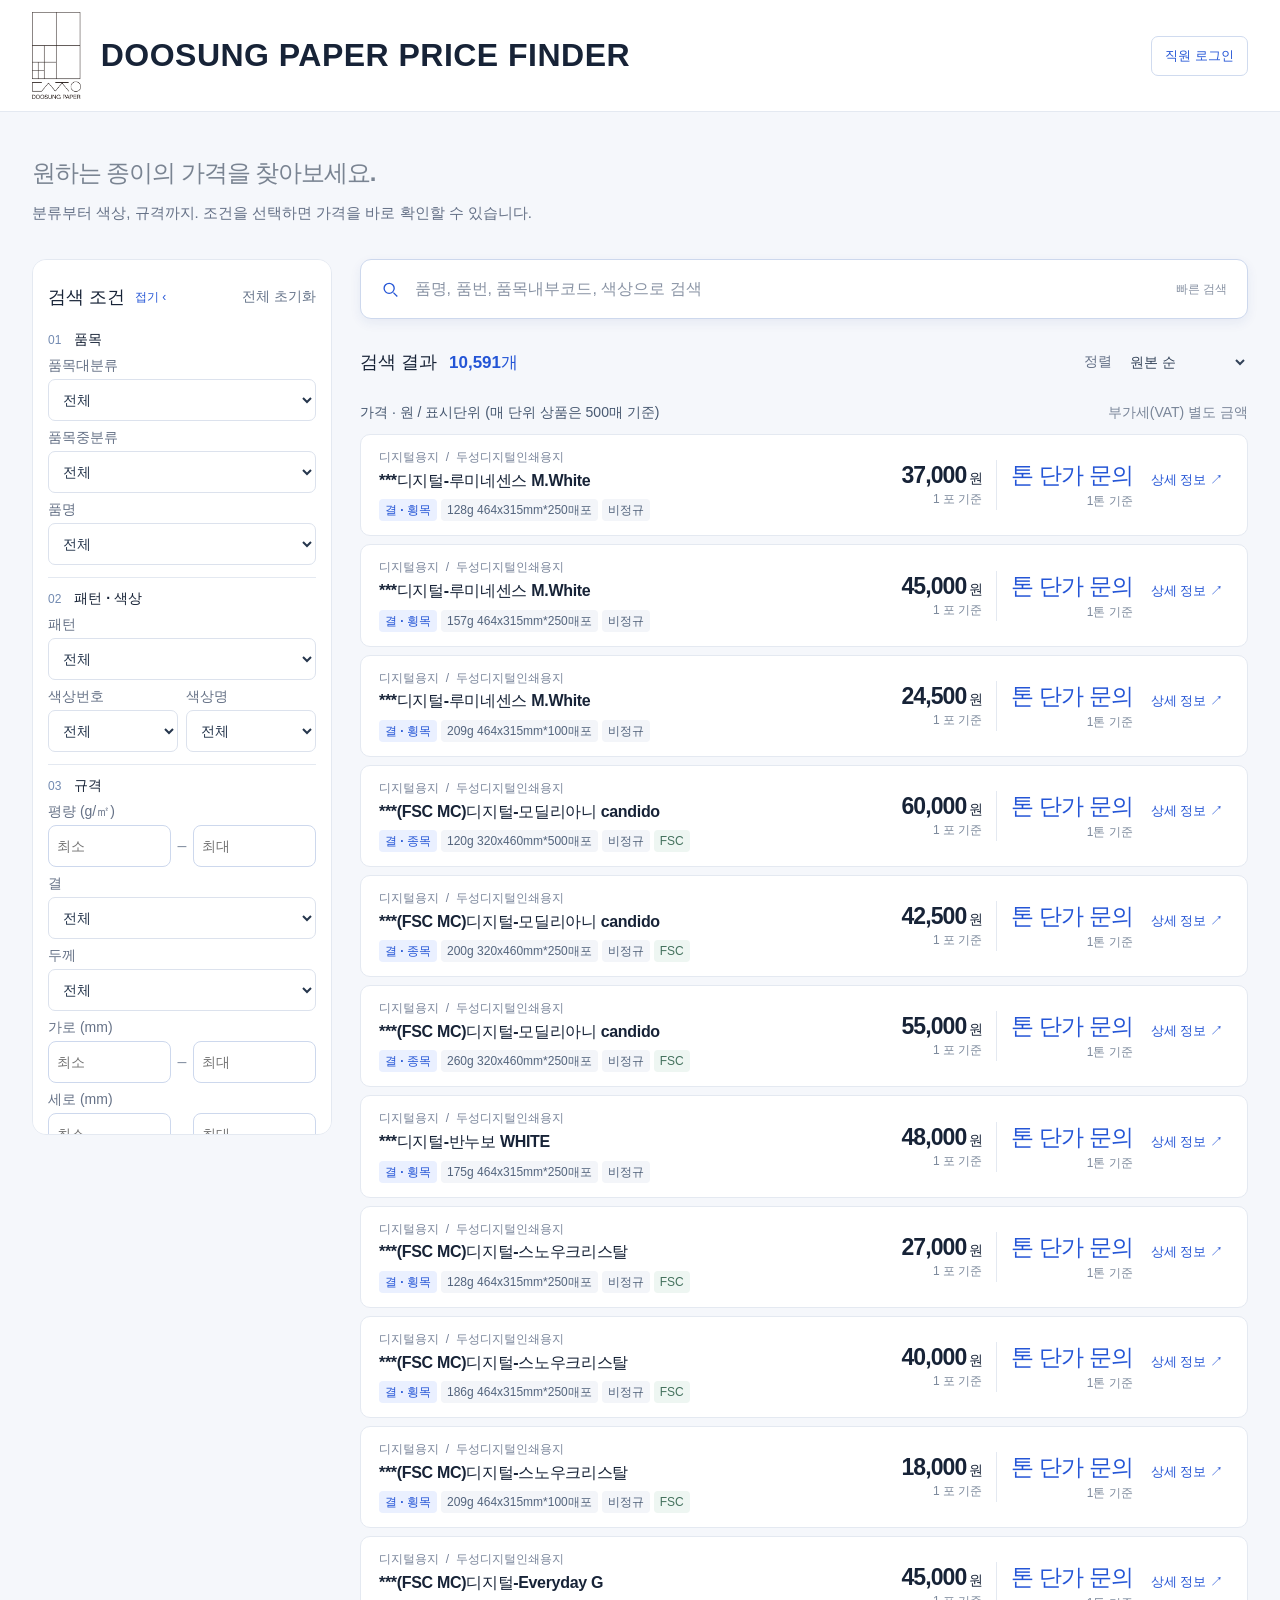
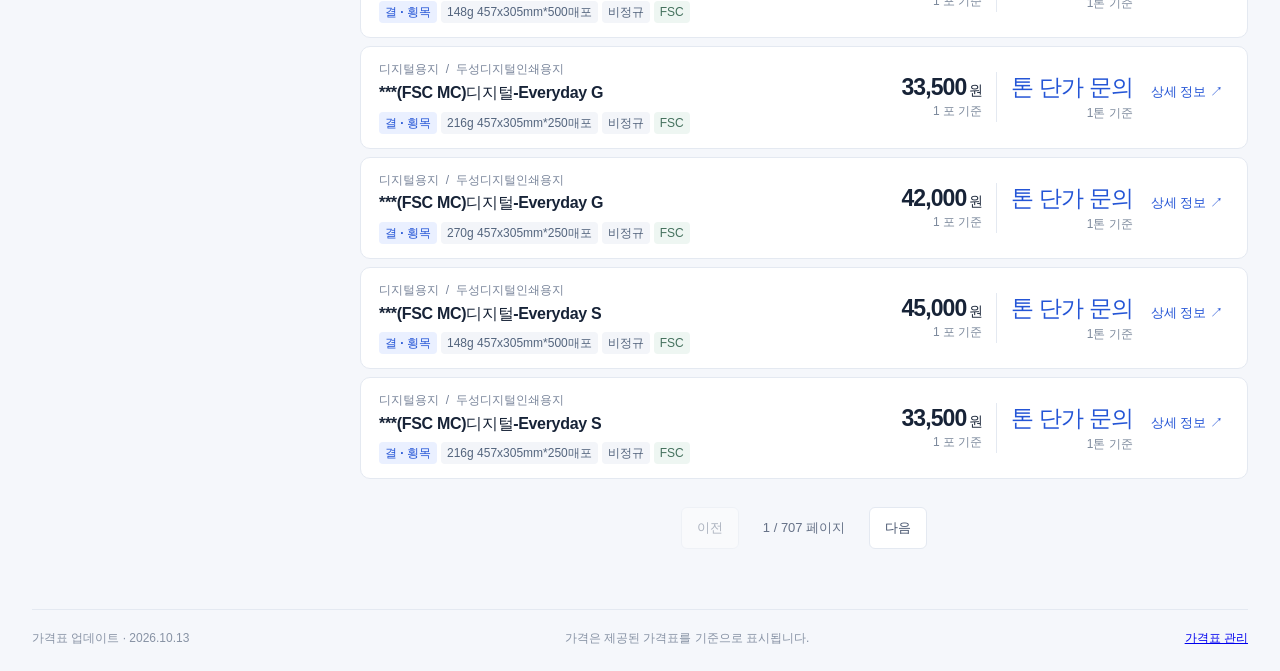
==== docs/index.html @ 7909d04f "Allow editing saved quotations and simplify quote navigation label" ====
<!doctype html>
<html lang="ko"><head><meta charset="UTF-8"><meta http-equiv="Content-Security-Policy" content="default-src 'self'; script-src 'self' 'sha256-KqNZEYk2PmJQF088kGLqT73wqJcV731b6hIbrAf2cmw='; style-src 'self' 'unsafe-inline'; img-src 'self' data:; connect-src 'self' https://doosung-staff-quotes.doosungpaper82.chatgpt.site; object-src 'none'; base-uri 'self'; form-action 'none'"><meta name="viewport" content="width=device-width, initial-scale=1"><title>DOOSUNG PAPER PRICE FINDER</title><meta name="description" content="품목분류, 패턴, 색상, 평량과 사이즈로 정규상품의 표준단가를 검색하세요."><link rel="icon" href="favicon.ico?v=ci-20260918-2" type="image/x-icon"><link rel="stylesheet" href="style.css?v=side-filters-20261021"><link rel="stylesheet" href="staff-bridge.css?v=sticky-staff-nav-20261021"><script>window.PRODUCTS=[];</script><script src="data-0.js" defer></script><script src="data-1.js" defer></script><script src="data-2.js" defer></script><script src="data-3.js" defer></script><script src="data-4.js" defer></script><script src="data-5.js" defer></script><script src="data-6.js" defer></script><script src="data-7.js" defer></script><script src="app.js?v=side-filters-20261021" defer></script><script src="staff-bridge.js?v=edit-20261021" defer></script></head>
<body>
<header><a class="brand" id="home-link" href="./" aria-label="DOOSUNG PAPER PRICE FINDER 처음 화면으로"><img class="brand-ci" src="doosung-ci.png" alt="두성종이 DOOSUNG PAPER"><span class="brand-name">DOOSUNG PAPER PRICE FINDER</span></a><div class="header-access"><div id="staff-account-controls" role="group" aria-label="직원 계정 관리" hidden></div><button type="button" id="staff-login">직원 로그인</button></div></header>
<div id="staff-controls" hidden></div><p id="staff-toast" role="status" hidden></p><div id="staff-root" hidden></div><main id="public-catalog"><div class="intro"><div><h1>원하는 종이의 가격을 찾아보세요.</h1><p>분류부터 색상, 규격까지. 조건을 선택하면 가격을 바로 확인할 수 있습니다.</p></div><div class="total" hidden><strong id="total">—</strong><span>등록 상품</span></div></div>
<div class="workspace"><div class="searchbox"><svg width="21" height="21" viewBox="0 0 24 24" fill="none" stroke="currentColor" stroke-width="1.7" aria-hidden="true"><circle cx="10.5" cy="10.5" r="6.5"/><path d="m16 16 5 5"/></svg><input id="query" type="search" placeholder="품명, 품번, 품목내부코드, 색상으로 검색" aria-label="상품 통합 검색"><span class="search-hint">빠른 검색</span></div><aside class="filters" aria-label="상품 검색 조건"><div class="filter-title"><h2><button type="button" id="toggle-filters" aria-controls="filter-panel" aria-expanded="true"><span class="filter-toggle-title">검색 조건</span> <span id="filter-toggle-label">접기 ▴</span></button></h2><button type="button" class="text-button" id="reset">전체 초기화</button></div>
<details id="filter-panel" open><summary>분류 · 색상 · 규격 선택</summary><div class="filter-section"><h3><span>01</span> 품목</h3><label for="major">품목대분류</label><select id="major"></select><label for="middle">품목중분류</label><select id="middle"></select><label for="name">품명</label><select id="name"></select></div>
<div class="filter-section"><h3><span>02</span> 패턴 · 색상</h3><label for="pattern">패턴</label><select id="pattern"></select><div class="pair"><div><label for="code">색상번호</label><select id="code"></select></div><div><label for="color">색상명</label><select id="color"></select></div></div></div>
<div class="filter-section"><h3><span>03</span> 규격</h3><label for="weight-min">평량 (g/㎡)</label><div class="weight-range"><input id="weight-min" type="number" min="0" step="any" placeholder="최소" aria-label="최소 평량" aria-describedby="weight-error"><span aria-hidden="true">–</span><input id="weight-max" type="number" min="0" step="any" placeholder="최대" aria-label="최대 평량" aria-describedby="weight-error"></div><p id="weight-error" role="status"></p><label for="grain">결</label><select id="grain" aria-label="종이 결"></select><label for="thickness">두께</label><select id="thickness"></select><label for="width-min">가로 (mm)</label><div class="weight-range"><input id="width-min" type="number" min="0" step="any" placeholder="최소" aria-label="최소 가로 (mm)" aria-describedby="width-error"><span aria-hidden="true">–</span><input id="width-max" type="number" min="0" step="any" placeholder="최대" aria-label="최대 가로 (mm)" aria-describedby="width-error"></div><p id="width-error" class="range-error" role="status"></p><label for="height-min">세로 (mm)</label><div class="weight-range"><input id="height-min" type="number" min="0" step="any" placeholder="최소" aria-label="최소 세로 (mm)" aria-describedby="height-error"><span aria-hidden="true">–</span><input id="height-max" type="number" min="0" step="any" placeholder="최대" aria-label="최대 세로 (mm)" aria-describedby="height-error"></div><p id="height-error" class="range-error" role="status"></p></div>
</details></aside>
<section class="results" aria-label="가격 검색 결과">
<div class="results-bar"><h2>검색 결과 <strong id="count" aria-live="polite">—</strong></h2><label class="sort-label" for="sort">정렬<select id="sort"><option value="original">원본 순</option><option value="middle">품목중분류 순</option><option value="low">낮은 톤 단가 순</option><option value="high">높은 톤 단가 순</option></select></label></div>
<div id="chips" class="chips" aria-label="선택된 검색 조건"></div><p class="price-note">가격 · 원 / 표시단위 (매 단위 상품은 500매 기준) <span>부가세(VAT) 별도 금액</span></p>
<div id="list" class="product-list"></div><div class="pagination"><button id="prev" type="button">이전</button><span id="page" aria-live="polite"></span><button id="next" type="button">다음</button></div></section></div>
<footer><span id="catalog-date">가격표 업데이트 · 2026.10.13</span><span>가격은 제공된 가격표를 기준으로 표시됩니다.</span><a href="admin.html">가격표 관리</a></footer></main>
<dialog id="detail"><div id="detail-content"></div><button type="button" id="close-detail" class="primary">닫기</button></dialog>
<!-- GitHub Pages is a read-only deployment; price management remains on the full site. -->
<!--
<dialog id="upload-dialog" aria-labelledby="upload-title">
<div class="upload-heading"><div><p class="eyebrow">PRICE MANAGEMENT</p><h2 id="upload-title">CSV 가격표 업데이트</h2></div><button id="close-upload" class="text-button" type="button" aria-label="가격표 관리 닫기">닫기</button></div>
<p class="upload-help">새 CSV를 적용하면 사이트의 전체 상품과 가격표가 교체됩니다. 고객은 새로고침하면 변경된 가격을 확인할 수 있습니다.</p>
<a class="download-template" href="/api/template" download>현재 가격표 CSV 다운로드 ↓</a>
<details class="csv-guide"><summary>CSV 작성 방법</summary><p>현재 가격표를 다운로드해 수정하거나, 기존 엑셀에서 CSV UTF-8로 저장하세요. 첫 행에 열 이름이 필요합니다.</p><p><strong>필수:</strong> 품명, 규격, 품목대분류, 품목중분류, 표준단가, 기준단위<br><strong>선택:</strong> 적재환산량, 추가특성(인증), 색상코드</p><p>패턴·색상번호·색상명·평량·두께·사이즈 열을 추가하면 해당 값을 우선 사용합니다. 색상번호의 앞자리 0은 텍스트로 유지해 주세요. 표준단가는 0 이상, 소수점 4자리까지 가능합니다. 최대 5MB / 20,000개 상품.</p></details>
<form id="upload-form"><label for="csv-file">새 가격표 파일</label><input id="csv-file" type="file" accept=".csv,text/csv" required><label for="csv-encoding">파일 인코딩</label><select id="csv-encoding"><option value="utf-8">UTF-8 (권장)</option><option value="euc-kr">한글 CSV (EUC-KR / ANSI)</option></select>
<p id="upload-message" role="status" aria-live="polite"></p><div id="csv-preview"></div>
<label for="admin-password">관리자 비밀번호</label><input type="password" id="admin-password" autocomplete="current-password" required placeholder="가격표 변경용 비밀번호">
<label class="replace-confirm"><input id="replace-confirm" type="checkbox" required> 기존 가격표 전체를 새 CSV 내용으로 교체합니다. CSV에 없는 상품은 검색에서 제외됩니다.</label>
<button id="apply-csv" type="submit" class="primary" disabled>미리보기 확인 후 적용</button></form>
</dialog>
--></body></html>
---- docs/style.css ----
:root{font-family:"Malgun Gothic","Apple SD Gothic Neo",sans-serif;color:#172337;background:#f5f7fb;font-synthesis:none;--blue:#2455d6;--muted:#657187;--line:#e4e9f1}*{box-sizing:border-box}body{margin:0;font-size:16px}button,input,select{font:inherit}button,select{cursor:pointer}button{transition:background .15s}button:focus-visible,input:focus-visible,select:focus-visible{outline:3px solid #8daeff;outline-offset:3px}header{height:92px;background:white;border-bottom:1px solid var(--line);padding:0 max(32px,calc((100vw - 1440px)/2));display:flex;align-items:center;justify-content:space-between}.brand{display:flex;gap:13px;align-items:center;font-weight:800;font-size:18px}.brand small{display:block;letter-spacing:.17em;font-size:10px;color:#758198;margin-top:5px}.mark{display:grid;place-items:center;width:43px;height:46px;border-radius:10px 10px 10px 2px;background:var(--blue);color:white;font-size:28px}.header-label{font-size:14px;color:var(--muted)}main{max-width:1504px;margin:auto;padding:44px 32px 24px}.intro{display:flex;justify-content:space-between;align-items:center;margin-bottom:34px;gap:24px}.eyebrow{font-size:12px;letter-spacing:.17em;color:var(--blue);font-weight:bold;margin:0 0 12px}h1{font-size:30px;letter-spacing:-.045em;line-height:1.45;margin:0 0 9px}.intro p:not(.eyebrow){color:var(--muted);font-size:15px;margin:0;line-height:1.7}.total{border-left:1px solid #d7dfeb;padding-left:30px;min-width:125px}.total strong{display:block;font-size:31px;font-variant-numeric:tabular-nums;letter-spacing:-.04em}.total span{font-size:13px;color:var(--muted);display:block;margin-top:6px}.workspace{display:grid;grid-template-columns:300px minmax(0,1fr);gap:28px;align-items:start}.filters{background:white;border:1px solid var(--line);border-radius:14px;padding:23px}.filter-title{display:flex;justify-content:space-between;align-items:center;margin-bottom:6px}h2{font-size:18px;margin:0}.text-button{border:0;background:none;padding:5px 0;color:#67758b;font-size:13px}.text-button:hover{color:var(--blue)}.filter-section{padding:23px 0;border-bottom:1px solid var(--line)}h3{font-size:14px;margin:0 0 19px}h3 span{font-size:12px;color:#728ab1;font-weight:500;margin-right:9px}.filters label{display:block;font-size:13px;color:#667287;margin:13px 0 7px}.filters select{width:100%;min-width:0;height:42px;border:1px solid #dce2ed;border-radius:7px;background:#fff;color:#26364d;padding:0 28px 0 10px;font-size:14px}.filters select:disabled{color:#9ba5b4;background:#f6f8fb;cursor:default}.pair{display:grid;grid-template-columns:1fr 1fr;gap:10px}.pair>div{min-width:0}.filter-note{font-size:12px;line-height:1.8;color:#7a8699;margin:19px 0 0}.searchbox{display:flex;gap:13px;align-items:center;padding:0 20px;height:60px;background:white;border:1px solid #cdd8ed;border-radius:11px;box-shadow:0 3px 12px #173d8a05;color:var(--blue)}.searchbox input{background:none;border:0;outline:none;width:100%;min-width:0;font-size:16px;color:#1e2e45}.searchbox input::placeholder{color:#8a94a5}.search-hint{font-size:12px;white-space:nowrap;color:#8a94a5}.results-bar{display:flex;align-items:center;justify-content:space-between;margin:28px 0 15px}.results-bar strong{font-size:17px;color:var(--blue);margin-left:7px}.sort-label{font-size:13px;color:var(--muted);display:flex;align-items:center;gap:8px}.sort-label select{border:0;background:transparent;color:#334359;font-size:14px;padding:6px}.price-note{font-size:13px;color:#485971;display:flex;justify-content:space-between;gap:10px;margin:12px 0}.price-note span{font-size:12px;color:#7a8699}.chips{display:flex;gap:7px;flex-wrap:wrap}.chip{border:1px solid #d8e4ff;background:#eaf0ff;color:#2a56bd;font-size:12px;padding:6px 9px;border-radius:5px;max-width:100%;overflow-wrap:anywhere}.product-list{display:grid;gap:10px}.product{background:white;border:1px solid var(--line);border-radius:10px;padding:22px 24px;display:grid;grid-template-columns:minmax(0,1fr) auto;gap:22px;transition:border-color .15s}.product:hover{border-color:#b6c8ed}.breadcrumb{font-size:12px;color:#778399;margin:0 0 9px}.product h3{font-size:16px;font-weight:700;line-height:1.6;margin:0 0 12px;overflow-wrap:anywhere;letter-spacing:-.02em}.specs{display:flex;flex-wrap:wrap;gap:6px}.spec{background:#f3f5f9;border-radius:4px;color:#53647d;font-size:12px;padding:4px 8px;line-height:1.5}.spec-cert{background:#eef6f2;color:#44715d}.product-price{text-align:right;min-width:138px;align-self:center}.money{font-size:23px;font-weight:750;letter-spacing:-.04em;font-variant-numeric:tabular-nums}.money small{font-weight:500;font-size:14px;margin-left:3px}.unit{font-size:12px;color:#7c899c;display:block;margin-top:6px}.details-button{border:0;background:none;color:var(--blue);font-size:13px;padding:12px 0 0}.pagination{display:flex;justify-content:center;align-items:center;gap:24px;margin:28px 0}.pagination button{border:1px solid var(--line);border-radius:6px;background:white;color:#42506a;padding:8px 15px;font-size:13px}.pagination button:disabled{opacity:.4;cursor:default}.pagination span{font-size:13px;color:var(--muted)}footer{display:flex;justify-content:space-between;border-top:1px solid var(--line);padding-top:20px;margin-top:32px;font-size:12px;color:#8792a4;gap:14px}.empty{background:white;border:1px solid var(--line);text-align:center;padding:70px 20px;border-radius:10px}.empty h3{font-size:19px;margin-bottom:12px}.empty p{color:var(--muted);font-size:14px;line-height:1.8}.primary{background:var(--blue);border:0;border-radius:7px;color:white;padding:12px 24px;font-size:14px}.empty button{margin-top:12px}dialog{border:0;border-radius:16px;padding:30px;width:620px;max-width:calc(100vw - 32px);max-height:85vh;color:#172337;box-shadow:0 20px 80px #17233730}dialog::backdrop{background:#17233765}dialog h2{line-height:1.6;margin-bottom:20px}dialog dl{display:grid;grid-template-columns:105px minmax(0,1fr);gap:12px;font-size:14px;line-height:1.7}dialog dt{color:var(--muted)}dialog dd{margin:0;overflow-wrap:anywhere}dialog .primary{width:100%;margin-top:20px}dialog .detail-money{font-size:30px;color:var(--blue);font-weight:bold;margin:12px 0 24px}dialog .detail-money small{font-size:15px}.detail-note{font-size:12px;line-height:1.8;color:var(--muted)}@media(min-width:1500px){.filters{position:sticky;top:20px}}@media(max-width:1050px){.workspace{grid-template-columns:260px minmax(0,1fr);gap:20px}.filters{padding:18px}.product{padding:18px;gap:14px}.price-note{display:block}.price-note span{display:block;margin-top:6px}.search-hint{display:none}}@media(max-width:760px){header{height:75px;padding:0 20px}.header-label{font-size:12px}.brand{font-size:15px}.brand small{font-size:9px}.mark{height:37px;width:34px;font-size:24px}main{padding:28px 18px}.intro{margin-bottom:25px}h1{font-size:24px}.intro p:not(.eyebrow){font-size:14px}.total{display:none}.workspace{grid-template-columns:1fr;gap:20px}.filters{padding:19px}.filter-section{padding:15px 0;display:grid;grid-template-columns:95px minmax(0,1fr);align-items:center;gap:9px}.filter-section h3{grid-column:1/-1;margin:0 0 5px}.filter-section label{margin:0}.filter-section .pair{grid-column:1/-1}.pair{gap:14px}.pair label{margin-bottom:7px}.filter-note{margin-top:14px}.searchbox{height:55px;padding:0 14px}.searchbox input{font-size:14px}.results-bar{margin-top:22px}.product{grid-template-columns:1fr auto;padding:18px 15px;gap:12px}.product-price{min-width:95px}.money{font-size:20px}.product h3{font-size:15px}.breadcrumb{font-size:11px}.spec{font-size:11px}.pagination{gap:18px}footer{display:block;line-height:1.8}footer span{display:block}}@media(prefers-reduced-motion:reduce){*{transition:none!important}}
/* Readable metadata at both desktop and mobile sizes. */
.filters label,.text-button,.sort-label,.filter-note,.breadcrumb,.spec,.unit,.details-button,.price-note,.price-note span{font-size:14px}.product h3{font-size:16px}.brand small{font-size:12px;letter-spacing:.1em}.pagination button{min-height:42px} .chip{font-size:14px}.filter-note{font-size:12px}.breadcrumb{font-size:13px}.spec{font-size:13px}
.filters summary{display:none;cursor:pointer;font-size:14px;color:#2455d6;padding:14px 0 2px}.filters summary::marker{color:#2455d6}@media(max-width:760px){.filters summary{display:list-item;margin-left:17px}.filter-title{margin-bottom:0}.intro{margin-bottom:20px}h1{font-size:23px}.header-label{font-size:12px;max-width:85px;text-align:right}.results-bar h2{font-size:16px}.searchbox{margin-top:0}}
#upload-dialog{width:760px} .upload-heading{display:flex;justify-content:space-between;gap:20px;align-items:start}.upload-heading h2{margin-bottom:12px}.upload-help,.csv-guide{font-size:14px;color:#52617a;line-height:1.8}.download-template{display:inline-block;color:#2455d6;font-size:14px;margin:10px 0 18px}.csv-guide{padding:14px;background:#f4f7fc;border-radius:8px;margin-bottom:22px}.csv-guide summary{cursor:pointer;color:#263d62}.csv-guide p:last-child{margin-bottom:0}#upload-form>label{display:block;font-size:14px;margin:18px 0 8px}#upload-form input[type=password],#upload-form select{width:100%;height:44px;border:1px solid #d4ddeb;border-radius:7px;padding:8px 12px}#csv-file{max-width:100%;font-size:14px}#csv-file::file-selector-button{border:1px solid #d4ddeb;background:white;border-radius:6px;padding:10px 12px;margin-right:10px;cursor:pointer}#upload-message{white-space:pre-wrap;font-size:14px;line-height:1.7}.upload-error{color:#b42318;padding:12px;background:#fff1f0;border-radius:6px}.upload-status{color:#254b92}.replace-summary{background:#edf3ff;padding:14px;border-radius:7px;font-size:15px}.preview-label{font-size:13px;color:#657187}.preview-table{overflow:auto;max-height:250px}.preview-table table{width:100%;border-collapse:collapse;text-align:left;font-size:13px}.preview-table th,.preview-table td{padding:9px;border-bottom:1px solid #e4e9f1;min-width:80px}.preview-table th{background:#f5f7fb;position:sticky;top:0}.preview-table td:first-child{min-width:150px}.replace-confirm{line-height:1.7;color:#52617a}.replace-confirm input{width:17px;height:17px;margin-right:6px;vertical-align:middle}#apply-csv:disabled{opacity:.45;cursor:not-allowed}#manage-prices{font-size:12px}#upload-dialog .primary{margin-top:10px}

.weight-range{display:flex;align-items:center;gap:7px;min-width:0}.weight-range input{width:0;flex:1;min-width:0;height:42px;border:1px solid #cdd8ed;border-radius:8px;padding:0 8px;font-size:14px;color:#26364d;background:white}.weight-range span{color:#8792a4}#weight-error{color:#b42318;font-size:12px;line-height:1.6;margin:6px 0 0;grid-column:1/-1}#weight-error:empty{display:none}

.range-error{color:#b42318;font-size:12px;line-height:1.6;margin:6px 0 0;grid-column:1/-1}.range-error:empty{display:none}.size-note{font-size:12px;color:#657187;line-height:1.7;grid-column:1/-1;margin:10px 0 0}

.spec-grain{background:#eaf0ff;color:#2455d6;font-weight:700}

header{height:112px}.brand{gap:20px;min-width:0}.brand-ci{display:block;height:88px;width:auto;flex-shrink:0;object-fit:contain}.brand-name{font-size:21px;line-height:1.4;letter-spacing:.025em;max-width:440px}@media(max-width:760px){header{height:108px;gap:12px;padding:0 18px}.brand{gap:14px}.brand-ci{height:80px}.brand-name{font-size:16px;max-width:235px}.header-label{display:none}}@media(max-width:380px){.brand-name{font-size:14px}}

.brand-name{font-size:32px;line-height:1.15;max-width:620px;letter-spacing:.015em;font-weight:800}@media(max-width:760px){.brand-name{font-size:25px;max-width:280px;line-height:1.2}}@media(max-width:380px){.brand-name{font-size:23px;max-width:250px}}

.total[hidden]{display:none}

.intro h1{color:#7a8492}

.intro h1{font-size:24px}@media(max-width:760px){.intro h1{font-size:20px}}

.price-columns{display:flex;align-items:center;justify-content:flex-end;gap:20px}.ton-price{border-left:1px solid #e4e9f1;padding-left:20px}.ton-money{font-size:23px;font-weight:750;letter-spacing:-.04em;color:#2455d6;white-space:nowrap}.ton-money small{font-size:13px;font-weight:500;margin-left:4px}#detail .price-columns{justify-content:flex-start;margin:12px 0 24px}@media(max-width:1050px){.product{grid-template-columns:1fr}.product-price{text-align:left}.product-price .price-columns{justify-content:flex-start}.ton-money,.product-price .money{font-size:21px}}@media(max-width:380px){.price-columns{gap:12px}.ton-price{padding-left:12px}.ton-money,.product-price .money{font-size:19px}.price-columns .unit{font-size:12px}}

/* Brand navigation keeps the existing appearance and keyboard focus visible. */
a.brand{color:inherit;text-decoration:none}a.brand:focus-visible{outline:3px solid #8daeff;outline-offset:5px;border-radius:4px}

/* Compact result cards: keep pricing context once above the list. */
#list{gap:8px}
#list .product{padding:14px 18px;gap:12px}
#list .breadcrumb{margin:0 0 4px;font-size:12px;line-height:1.4}
#list .product h3{margin:0 0 7px;line-height:1.4}
#list .specs{gap:4px}
#list .spec{padding:2px 6px;font-size:12px;line-height:1.5}
#list .product-price{display:grid;grid-template-columns:1fr auto;align-items:center;gap:4px 10px;min-width:0}
#list .price-columns{grid-column:1/-1;gap:14px}
#list .ton-price{padding-left:14px}
#list .unit{margin-top:2px;font-size:12px}
#list .details-button{padding:0;min-height:40px;justify-self:start;font-size:13px}
#list .employee-actions{margin:0}
#list .employee-actions button{min-height:40px;padding:7px 10px}
@media(max-width:1050px){
 #list .product{gap:8px}
 #list .product-price{justify-self:stretch}
 #list .price-columns{justify-content:flex-start}
}
@media(max-width:760px){
 #list .product{padding:12px;gap:8px;border-radius:8px}
 #list .product h3{font-size:15px;margin-bottom:5px}
 #list .breadcrumb{font-size:11px;margin-bottom:3px}
 #list .money,#list .ton-money{font-size:20px;line-height:1.3}
 #list .money small,#list .ton-money small{font-size:12px}
 #list .price-columns{gap:12px}
 #list .ton-price{padding-left:12px}
 #list .employee-actions{justify-content:flex-end}
}

/* Staff see per-sheet pricing alongside the existing sales-unit and tonne prices. */
.price-columns.staff-prices{display:grid;grid-template-columns:repeat(3,minmax(0,1fr));align-items:start}
.staff-prices .sheet-price{border-left:1px solid #e4e9f1;padding-left:14px}
.staff-prices .money,.staff-prices .ton-money{overflow-wrap:anywhere;white-space:normal}
#list .staff-prices{gap:10px}
@media(max-width:760px){
 #list .staff-prices{gap:8px}
 #list .staff-prices .sheet-price,#list .staff-prices .ton-price{padding-left:8px}
 #list .staff-prices .money,#list .staff-prices .ton-money{font-size:18px}
 #list .staff-prices small{font-size:11px;margin-left:2px}
 #list .staff-prices .unit{font-size:11px}
}
@media(max-width:380px){#list .staff-prices .money,#list .staff-prices .ton-money{font-size:16px}}

.staff-prices .sheet-price{border-left:0;padding-left:0}
.staff-prices .sales-unit-price{border-left:1px solid #e4e9f1;padding-left:14px}
@media(max-width:760px){#list .staff-prices .sheet-price{padding-left:0}#list .staff-prices .sales-unit-price{padding-left:8px}}

/* Actions sit beside the prices, rather than on a separate full-width row. */
#list .product-price{grid-template-columns:minmax(0,1fr) auto;grid-template-rows:auto auto;column-gap:12px;row-gap:0}
#list .product-price .price-columns{grid-column:1;grid-row:1/3;align-self:center}
#list .details-button{grid-column:2;grid-row:1;justify-self:stretch;text-align:center;padding:0 6px}
#list .employee-actions{grid-column:2;grid-row:2;align-self:start}
#list .employee-actions button{width:100%;white-space:nowrap}
@media(min-width:1051px){#list .product-price:has(.staff-prices){min-width:440px}}
@media(max-width:760px){
 #list .product-price{column-gap:8px}
 #list .details-button,#list .employee-actions button{font-size:11px;padding-left:6px;padding-right:6px}
 #list .staff-prices{gap:5px}
 #list .staff-prices .sales-unit-price,#list .staff-prices .ton-price{padding-left:5px}
 #list .staff-prices .money,#list .staff-prices .ton-money{font-size:16px}
 #list .staff-prices small{display:block;font-size:10px;margin-left:0;line-height:1.4}
 #list .staff-prices .unit{font-size:10px;line-height:1.4}
 #list .sheet-price .unit{display:none}
}

#list .price-columns .unit{word-break:keep-all}

/* Tighter filter spacing while keeping input targets at their existing size. */
.filters{padding:15px}
.filters .filter-title{margin-bottom:0}
.filters .filter-section{padding:12px 0}
.filters .filter-section h3{margin:0 0 8px}
.filters label{margin:8px 0 4px}
.filters .pair{gap:8px}
.filters .filter-section:last-child{border-bottom:0;padding-bottom:0}
@media(max-width:760px){
 .filters{padding:12px}
 .filters summary{padding-top:8px}
 .filters .filter-section{padding:10px 0;gap:6px 8px}
 .filters .filter-section h3{margin:0 0 3px}
 .filters .filter-section>label{margin:0}
 .filters .pair label{margin:0 0 4px}
}

/* Match the sheet price caption to the ream and tonne captions on every screen. */
#list .sheet-price .unit{display:block}

/* Keep search tools available while the product list scrolls. */
.workspace{grid-template-areas:"filters search" "filters results";grid-template-rows:auto 1fr;row-gap:0}
.workspace>.filters{grid-area:filters;position:sticky;top:12px;max-height:calc(100vh - 24px);max-height:calc(100dvh - 24px);overflow-y:auto;scrollbar-width:thin;overscroll-behavior:contain}
.workspace>.searchbox{grid-area:search;position:sticky;top:12px;z-index:20;box-shadow:0 4px 12px #173d8a12}
.workspace>.results{grid-area:results;min-width:0}
.results-bar{scroll-margin-top:88px}
@media(max-width:760px){
 .workspace{grid-template-areas:"search" "filters" "results";grid-template-rows:auto auto 1fr;row-gap:12px}
 .workspace>.searchbox{top:8px}
 .workspace>.filters{top:75px;z-index:19;max-height:45vh;max-height:45dvh;box-shadow:0 4px 12px #173d8a12}
 .workspace>.filters .filter-title{position:sticky;top:-12px;background:#fff;z-index:1;padding:4px 0}
 .results-bar{margin-top:10px;scroll-margin-top:180px}
 .workspace:has(#filter-panel[open]) .results-bar{scroll-margin-top:calc(45dvh + 90px)}
}
@media print{.workspace>.filters,.workspace>.searchbox{position:static;max-height:none;overflow:visible}}

/* A single, always reachable control for expanding or collapsing filters. */
#toggle-filters{display:flex;align-items:center;gap:10px;border:0;background:transparent;color:inherit;font:inherit;font-weight:700;padding:8px 0;min-height:44px;text-align:left}
#filter-toggle-label{font-size:12px;font-weight:400;color:#2455d6;white-space:nowrap}
.filters #filter-panel>summary{display:none}
#filter-panel:not([open])>.filter-section{display:none!important}
.workspace>.filters .filter-title{position:sticky;top:-15px;background:#fff;z-index:2}
@media(max-width:760px){.workspace>.filters .filter-title{top:-12px}}

/* Desktop filters collapse into a side rail, releasing width for results. */
@media(min-width:761px){
 .workspace:has(#filter-panel:not([open])){grid-template-columns:76px minmax(0,1fr);column-gap:16px}
 .filters:has(#filter-panel:not([open])){padding:8px;overflow-x:hidden}
 .filters:has(#filter-panel:not([open])) .filter-title{position:static;padding:0;justify-content:center}
 .filters:has(#filter-panel:not([open])) .filter-title h2{width:100%}
 .filters:has(#filter-panel:not([open])) #reset{display:none}
 .filters:has(#filter-panel:not([open])) #toggle-filters{width:100%;min-height:112px;flex-direction:column;justify-content:center;gap:12px;text-align:center}
 .filters:has(#filter-panel:not([open])) .filter-toggle-title{font-size:14px;line-height:1.6;word-break:keep-all}
}
---- docs/staff-bridge.css ----
.header-access{display:flex;align-items:center;gap:18px}#staff-login{border:1px solid #d0dbef;border-radius:7px;background:#fff;color:#2455d6;font-size:13px;white-space:nowrap;padding:10px 13px}#staff-controls{display:flex;gap:8px;align-items:center;flex-wrap:wrap;padding:14px max(32px,calc((100vw - 1440px)/2));background:#edf2fb;border-bottom:1px solid #dce4f1}#staff-controls[hidden],#staff-root[hidden],#public-catalog[hidden],#staff-toast[hidden]{display:none!important}#staff-controls button{border:1px solid #d6dfed;background:white;color:#365580;border-radius:6px;padding:9px 12px;font-size:13px}#staff-controls button:disabled{opacity:.4}.staff-user{font-size:13px;color:#506787;margin-right:auto}.employee-actions{display:flex;gap:6px;justify-content:flex-end;margin-top:10px}.employee-actions button{background:#f3f6fc;border:1px solid #dae3f2;border-radius:5px;color:#315cbc;padding:8px 11px;font-size:13px}.employee-actions button:disabled{opacity:.4}#staff-toast{position:fixed;bottom:25px;left:50%;transform:translateX(-50%);background:#203b67;color:#fff;border-radius:8px;padding:13px 20px;z-index:100;font-size:14px;box-shadow:0 5px 25px #17233730}#staff-root .welcome{min-height:60vh}#staff-root .welcome-copy h1{color:#172c44}.staff-view>header{position:relative}#staff-root .panel button{cursor:pointer}@media(max-width:760px){header .brand-name{font-size:19px}header .brand-ci{height:67px}.header-access{gap:0}#staff-controls{padding:12px 18px;gap:6px}.staff-user{width:100%}.employee-actions{justify-content:flex-start}#staff-toast{max-width:90vw;width:max-content}}@media print{body.staff-view>header,body.staff-view>#staff-controls,body.staff-view>#staff-toast{display:none!important}}
.staff-view #staff-root .tabs{display:none}

/* Account actions sit beside the employee menu, separate from quotation navigation. */
.header-access{gap:16px;flex-shrink:0}
#staff-account-controls{display:flex;align-items:center;gap:8px}
#staff-account-controls[hidden]{display:none!important}
#staff-account-controls button{border:1px solid #d6dfed;background:#fff;color:#365580;border-radius:6px;padding:9px 12px;font-size:13px;white-space:nowrap;min-height:40px;cursor:pointer}
#staff-account-controls button:disabled{opacity:.4;cursor:default}
@media(max-width:1100px){
 body>header{height:auto;min-height:108px;flex-wrap:wrap;gap:10px;padding-top:12px;padding-bottom:12px}
 .header-access{display:contents}
 #staff-account-controls{order:1;width:100%;justify-content:flex-end;flex-wrap:wrap}
 body>header .brand{max-width:calc(100% - 120px)}
}
@media(max-width:480px){#staff-account-controls{gap:6px}#staff-account-controls button{padding:9px 10px;font-size:12px}}

/* Keep the login entry visible only to signed-out visitors. */
#staff-login[hidden]{display:none!important}

/* Keep employee navigation above the existing sticky search tools. */
#staff-controls{position:sticky;top:0;z-index:30}
.workspace>.searchbox{top:calc(var(--staff-nav-height,0px) + 12px)}
.workspace>.filters{top:calc(var(--staff-nav-height,0px) + 12px);max-height:calc(100dvh - var(--staff-nav-height,0px) - 24px)}
.results-bar{scroll-margin-top:calc(var(--staff-nav-height,0px) + 88px)}
@media(max-width:760px){
 .workspace>.searchbox{top:calc(var(--staff-nav-height,0px) + 8px)}
 .workspace>.filters{top:calc(var(--staff-nav-height,0px) + 75px);max-height:min(45dvh,calc(100dvh - var(--staff-nav-height,0px) - 90px))}
 .results-bar{scroll-margin-top:calc(var(--staff-nav-height,0px) + 180px)}
 .workspace:has(#filter-panel[open]) .results-bar{scroll-margin-top:calc(var(--staff-nav-height,0px) + 45dvh + 90px)}
}
@media print{#staff-controls{display:none!important}.workspace>.searchbox,.workspace>.filters{position:static}}
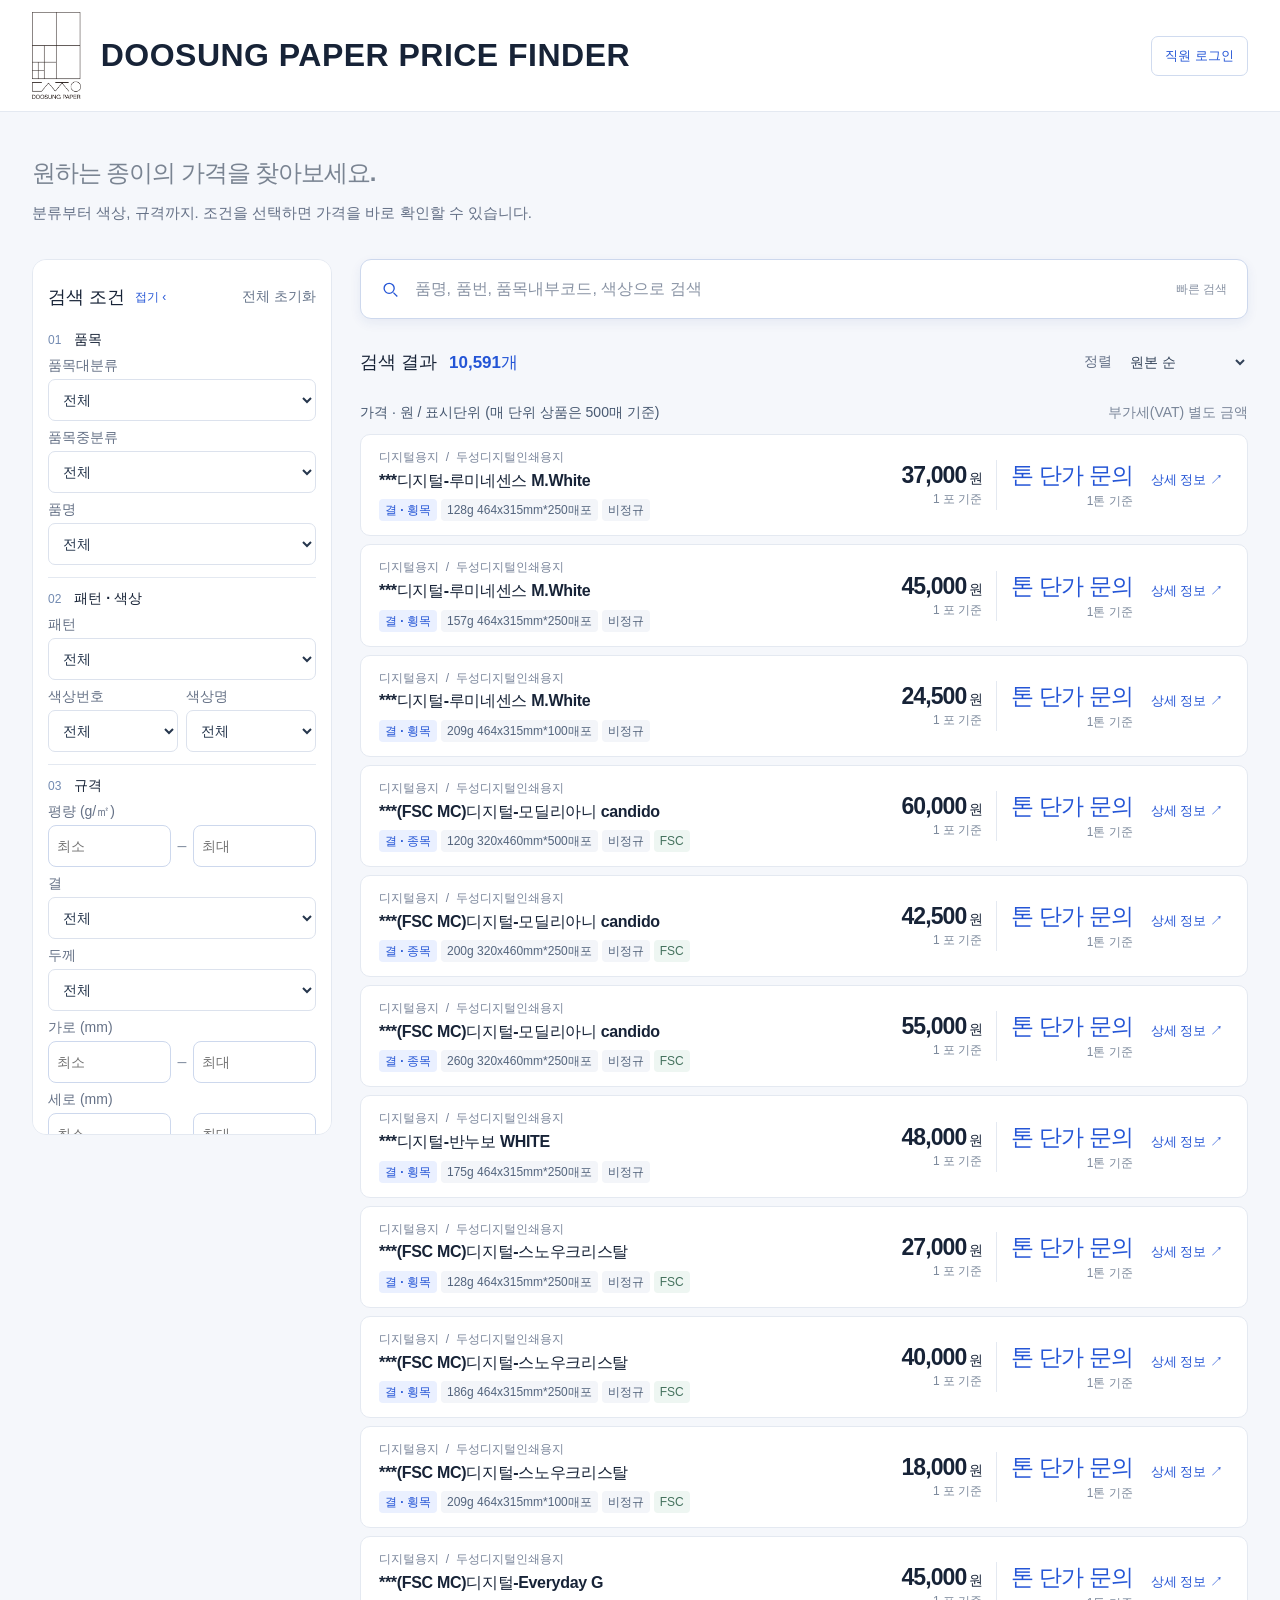
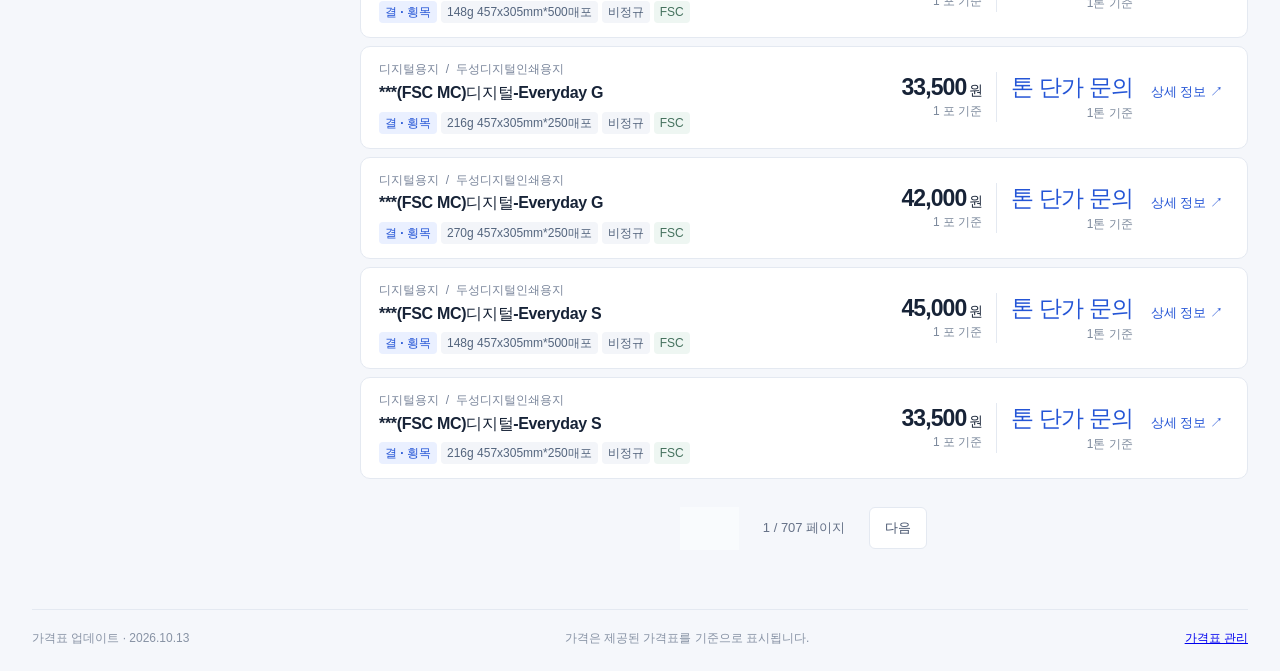
==== commit b3b3c178: "Show source loading quantity and base unit on staff product cards" ====
--- a/docs/index.html
+++ b/docs/index.html
@@ -1,5 +1,5 @@
 <!doctype html>
-<html lang="ko"><head><meta charset="UTF-8"><meta http-equiv="Content-Security-Policy" content="default-src 'self'; script-src 'self' 'sha256-KqNZEYk2PmJQF088kGLqT73wqJcV731b6hIbrAf2cmw='; style-src 'self' 'unsafe-inline'; img-src 'self' data:; connect-src 'self' https://doosung-staff-quotes.doosungpaper82.chatgpt.site; object-src 'none'; base-uri 'self'; form-action 'none'"><meta name="viewport" content="width=device-width, initial-scale=1"><title>DOOSUNG PAPER PRICE FINDER</title><meta name="description" content="품목분류, 패턴, 색상, 평량과 사이즈로 정규상품의 표준단가를 검색하세요."><link rel="icon" href="favicon.ico?v=ci-20260918-2" type="image/x-icon"><link rel="stylesheet" href="style.css?v=side-filters-20261021"><link rel="stylesheet" href="staff-bridge.css?v=sticky-staff-nav-20261021"><script>window.PRODUCTS=[];</script><script src="data-0.js" defer></script><script src="data-1.js" defer></script><script src="data-2.js" defer></script><script src="data-3.js" defer></script><script src="data-4.js" defer></script><script src="data-5.js" defer></script><script src="data-6.js" defer></script><script src="data-7.js" defer></script><script src="app.js?v=side-filters-20261021" defer></script><script src="staff-bridge.js?v=edit-20261021" defer></script></head>
+<html lang="ko"><head><meta charset="UTF-8"><meta http-equiv="Content-Security-Policy" content="default-src 'self'; script-src 'self' 'sha256-KqNZEYk2PmJQF088kGLqT73wqJcV731b6hIbrAf2cmw='; style-src 'self' 'unsafe-inline'; img-src 'self' data:; connect-src 'self' https://doosung-staff-quotes.doosungpaper82.chatgpt.site; object-src 'none'; base-uri 'self'; form-action 'none'"><meta name="viewport" content="width=device-width, initial-scale=1"><title>DOOSUNG PAPER PRICE FINDER</title><meta name="description" content="품목분류, 패턴, 색상, 평량과 사이즈로 정규상품의 표준단가를 검색하세요."><link rel="icon" href="favicon.ico?v=ci-20260918-2" type="image/x-icon"><link rel="stylesheet" href="style.css?v=side-filters-20261021"><link rel="stylesheet" href="staff-bridge.css?v=detail-edit-only-20261021"><script>window.PRODUCTS=[];</script><script src="data-0.js" defer></script><script src="data-1.js" defer></script><script src="data-2.js" defer></script><script src="data-3.js" defer></script><script src="data-4.js" defer></script><script src="data-5.js" defer></script><script src="data-6.js" defer></script><script src="data-7.js" defer></script><script src="app.js?v=staff-metadata-20261022" defer></script><script src="staff-bridge.js?v=history-20261022" defer></script></head>
 <body>
 <header><a class="brand" id="home-link" href="./" aria-label="DOOSUNG PAPER PRICE FINDER 처음 화면으로"><img class="brand-ci" src="doosung-ci.png" alt="두성종이 DOOSUNG PAPER"><span class="brand-name">DOOSUNG PAPER PRICE FINDER</span></a><div class="header-access"><div id="staff-account-controls" role="group" aria-label="직원 계정 관리" hidden></div><button type="button" id="staff-login">직원 로그인</button></div></header>
 <div id="staff-controls" hidden></div><p id="staff-toast" role="status" hidden></p><div id="staff-root" hidden></div><main id="public-catalog"><div class="intro"><div><h1>원하는 종이의 가격을 찾아보세요.</h1><p>분류부터 색상, 규격까지. 조건을 선택하면 가격을 바로 확인할 수 있습니다.</p></div><div class="total" hidden><strong id="total">—</strong><span>등록 상품</span></div></div>
--- a/docs/staff-bridge.css
+++ b/docs/staff-bridge.css
@@ -30,3 +30,6 @@
  .workspace:has(#filter-panel[open]) .results-bar{scroll-margin-top:calc(var(--staff-nav-height,0px) + 45dvh + 90px)}
 }
 @media print{#staff-controls{display:none!important}.workspace>.searchbox,.workspace>.filters{position:static}}
+
+/* Edit a saved quotation from its detail view only. */
+#staff-root .saved-quote-item > .saved-quote-edit{display:none!important}
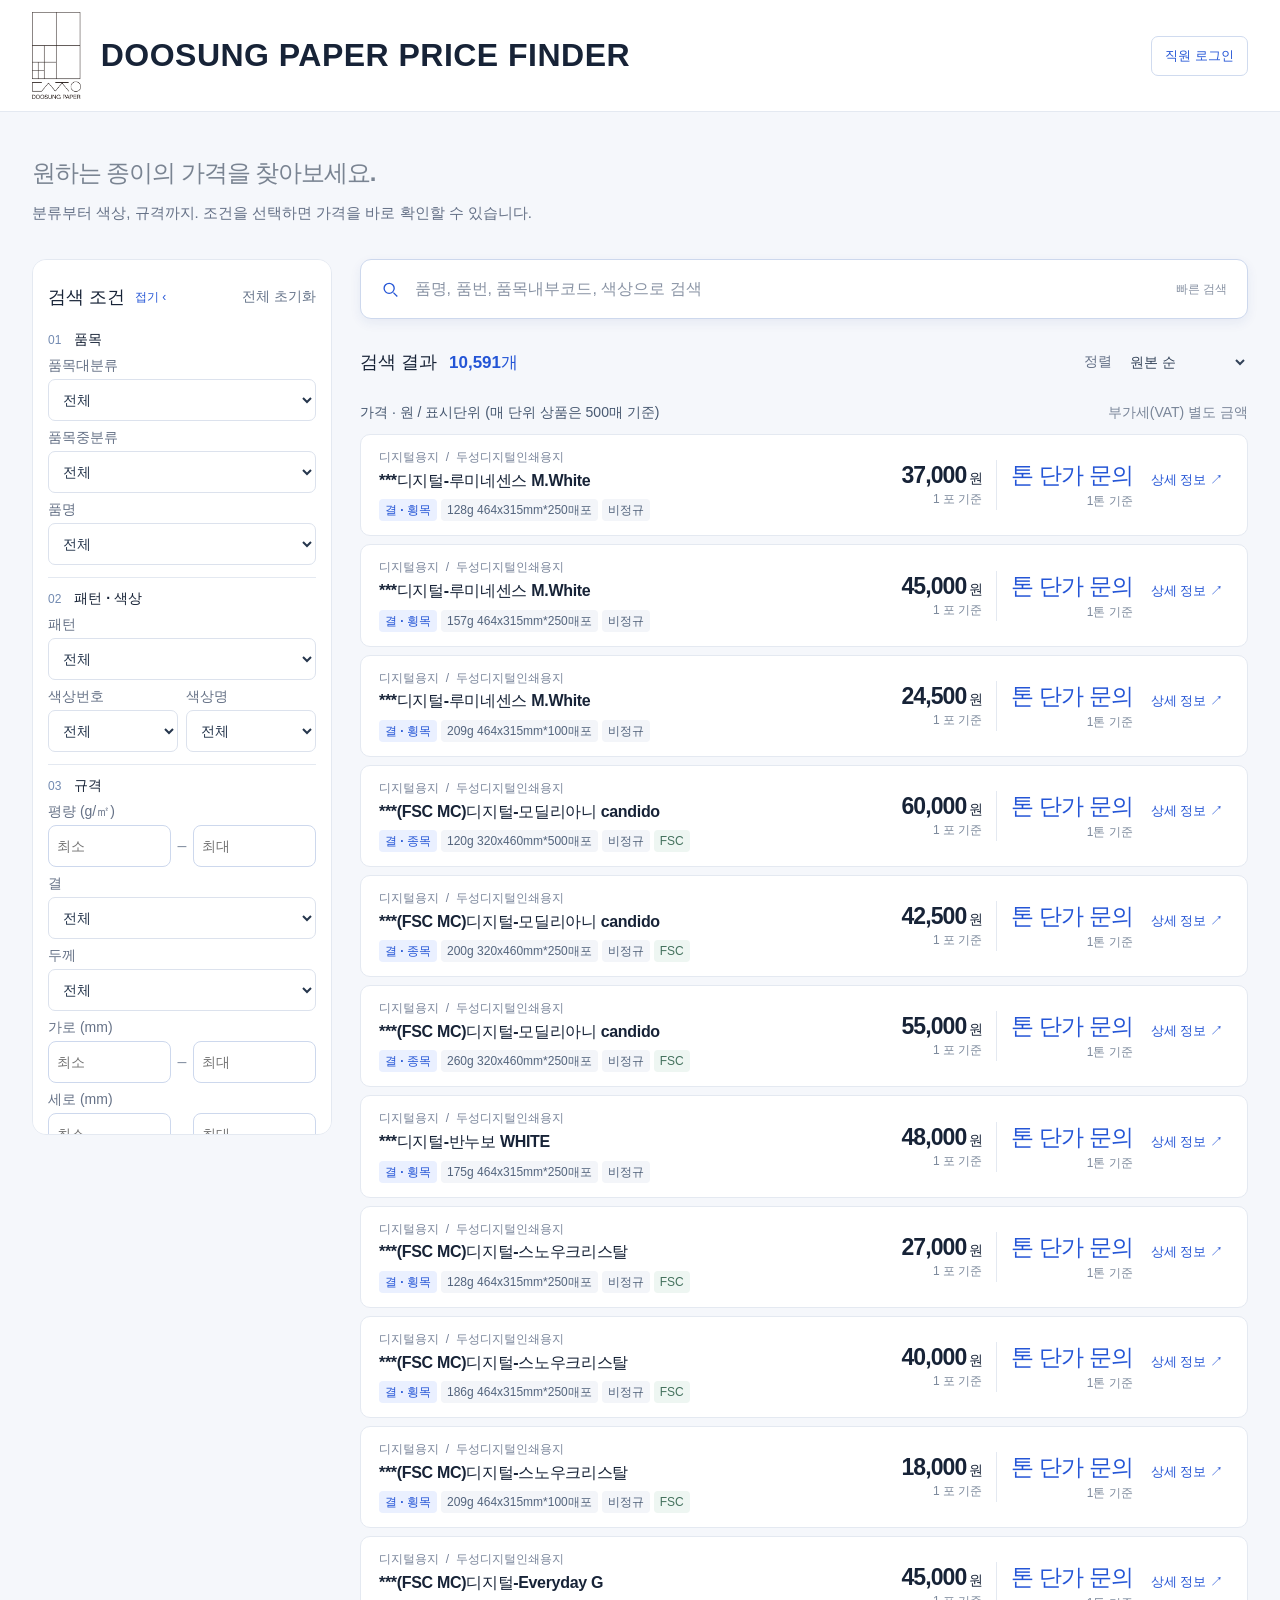
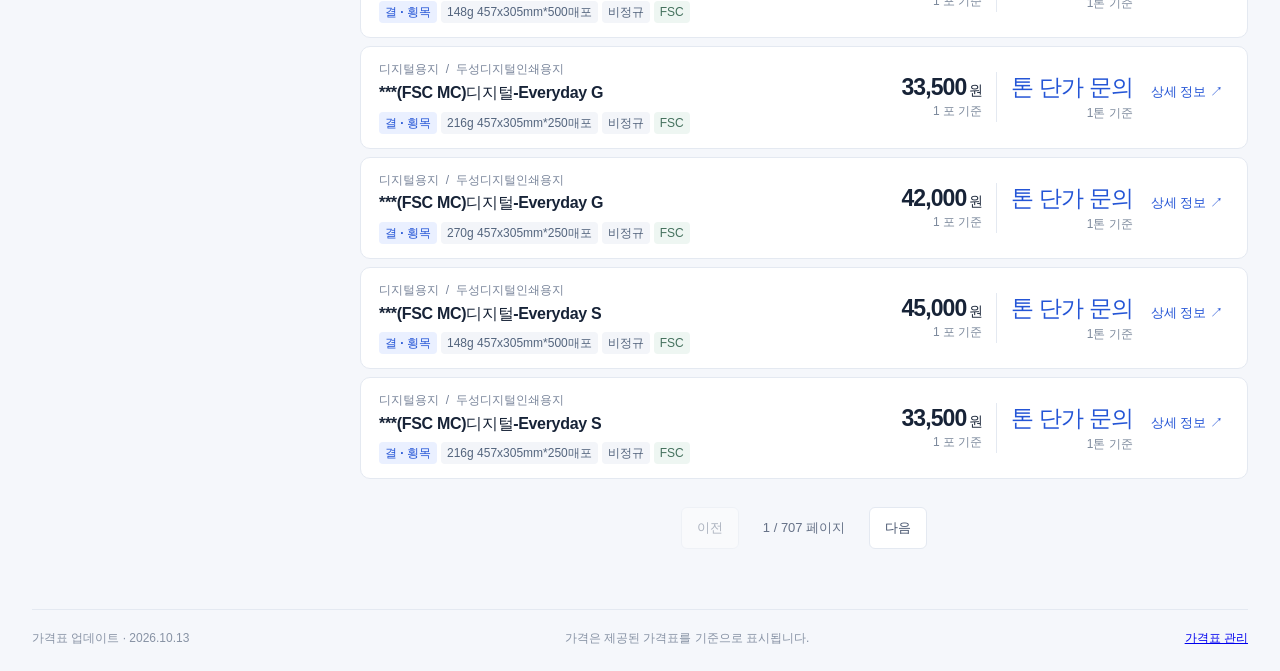
==== commit 6c511848: "Prepare quotation image before mobile clipboard writes and add image fallback" ====
--- a/docs/index.html
+++ b/docs/index.html
@@ -1,5 +1,5 @@
 <!doctype html>
-<html lang="ko"><head><meta charset="UTF-8"><meta http-equiv="Content-Security-Policy" content="default-src 'self'; script-src 'self' 'sha256-KqNZEYk2PmJQF088kGLqT73wqJcV731b6hIbrAf2cmw='; style-src 'self' 'unsafe-inline'; img-src 'self' data:; connect-src 'self' https://doosung-staff-quotes.doosungpaper82.chatgpt.site; object-src 'none'; base-uri 'self'; form-action 'none'"><meta name="viewport" content="width=device-width, initial-scale=1"><title>DOOSUNG PAPER PRICE FINDER</title><meta name="description" content="품목분류, 패턴, 색상, 평량과 사이즈로 정규상품의 표준단가를 검색하세요."><link rel="icon" href="favicon.ico?v=ci-20260918-2" type="image/x-icon"><link rel="stylesheet" href="style.css?v=side-filters-20261021"><link rel="stylesheet" href="staff-bridge.css?v=detail-edit-only-20261021"><script>window.PRODUCTS=[];</script><script src="data-0.js" defer></script><script src="data-1.js" defer></script><script src="data-2.js" defer></script><script src="data-3.js" defer></script><script src="data-4.js" defer></script><script src="data-5.js" defer></script><script src="data-6.js" defer></script><script src="data-7.js" defer></script><script src="app.js?v=staff-metadata-20261022" defer></script><script src="staff-bridge.js?v=history-20261022" defer></script></head>
+<html lang="ko"><head><meta charset="UTF-8"><meta http-equiv="Content-Security-Policy" content="default-src 'self'; script-src 'self' 'sha256-KqNZEYk2PmJQF088kGLqT73wqJcV731b6hIbrAf2cmw='; style-src 'self' 'unsafe-inline'; img-src 'self' data:; connect-src 'self' https://doosung-staff-quotes.doosungpaper82.chatgpt.site; object-src 'none'; base-uri 'self'; form-action 'none'"><meta name="viewport" content="width=device-width, initial-scale=1"><title>DOOSUNG PAPER PRICE FINDER</title><meta name="description" content="품목분류, 패턴, 색상, 평량과 사이즈로 정규상품의 표준단가를 검색하세요."><link rel="icon" href="favicon.ico?v=ci-20260918-2" type="image/x-icon"><link rel="stylesheet" href="style.css?v=side-filters-20261021"><link rel="stylesheet" href="staff-bridge.css?v=detail-edit-only-20261021"><script>window.PRODUCTS=[];</script><script src="data-0.js" defer></script><script src="data-1.js" defer></script><script src="data-2.js" defer></script><script src="data-3.js" defer></script><script src="data-4.js" defer></script><script src="data-5.js" defer></script><script src="data-6.js" defer></script><script src="data-7.js" defer></script><script src="app.js?v=staff-metadata-20261022" defer></script><script src="staff-bridge.js?v=copy-20261023" defer></script></head>
 <body>
 <header><a class="brand" id="home-link" href="./" aria-label="DOOSUNG PAPER PRICE FINDER 처음 화면으로"><img class="brand-ci" src="doosung-ci.png" alt="두성종이 DOOSUNG PAPER"><span class="brand-name">DOOSUNG PAPER PRICE FINDER</span></a><div class="header-access"><div id="staff-account-controls" role="group" aria-label="직원 계정 관리" hidden></div><button type="button" id="staff-login">직원 로그인</button></div></header>
 <div id="staff-controls" hidden></div><p id="staff-toast" role="status" hidden></p><div id="staff-root" hidden></div><main id="public-catalog"><div class="intro"><div><h1>원하는 종이의 가격을 찾아보세요.</h1><p>분류부터 색상, 규격까지. 조건을 선택하면 가격을 바로 확인할 수 있습니다.</p></div><div class="total" hidden><strong id="total">—</strong><span>등록 상품</span></div></div>
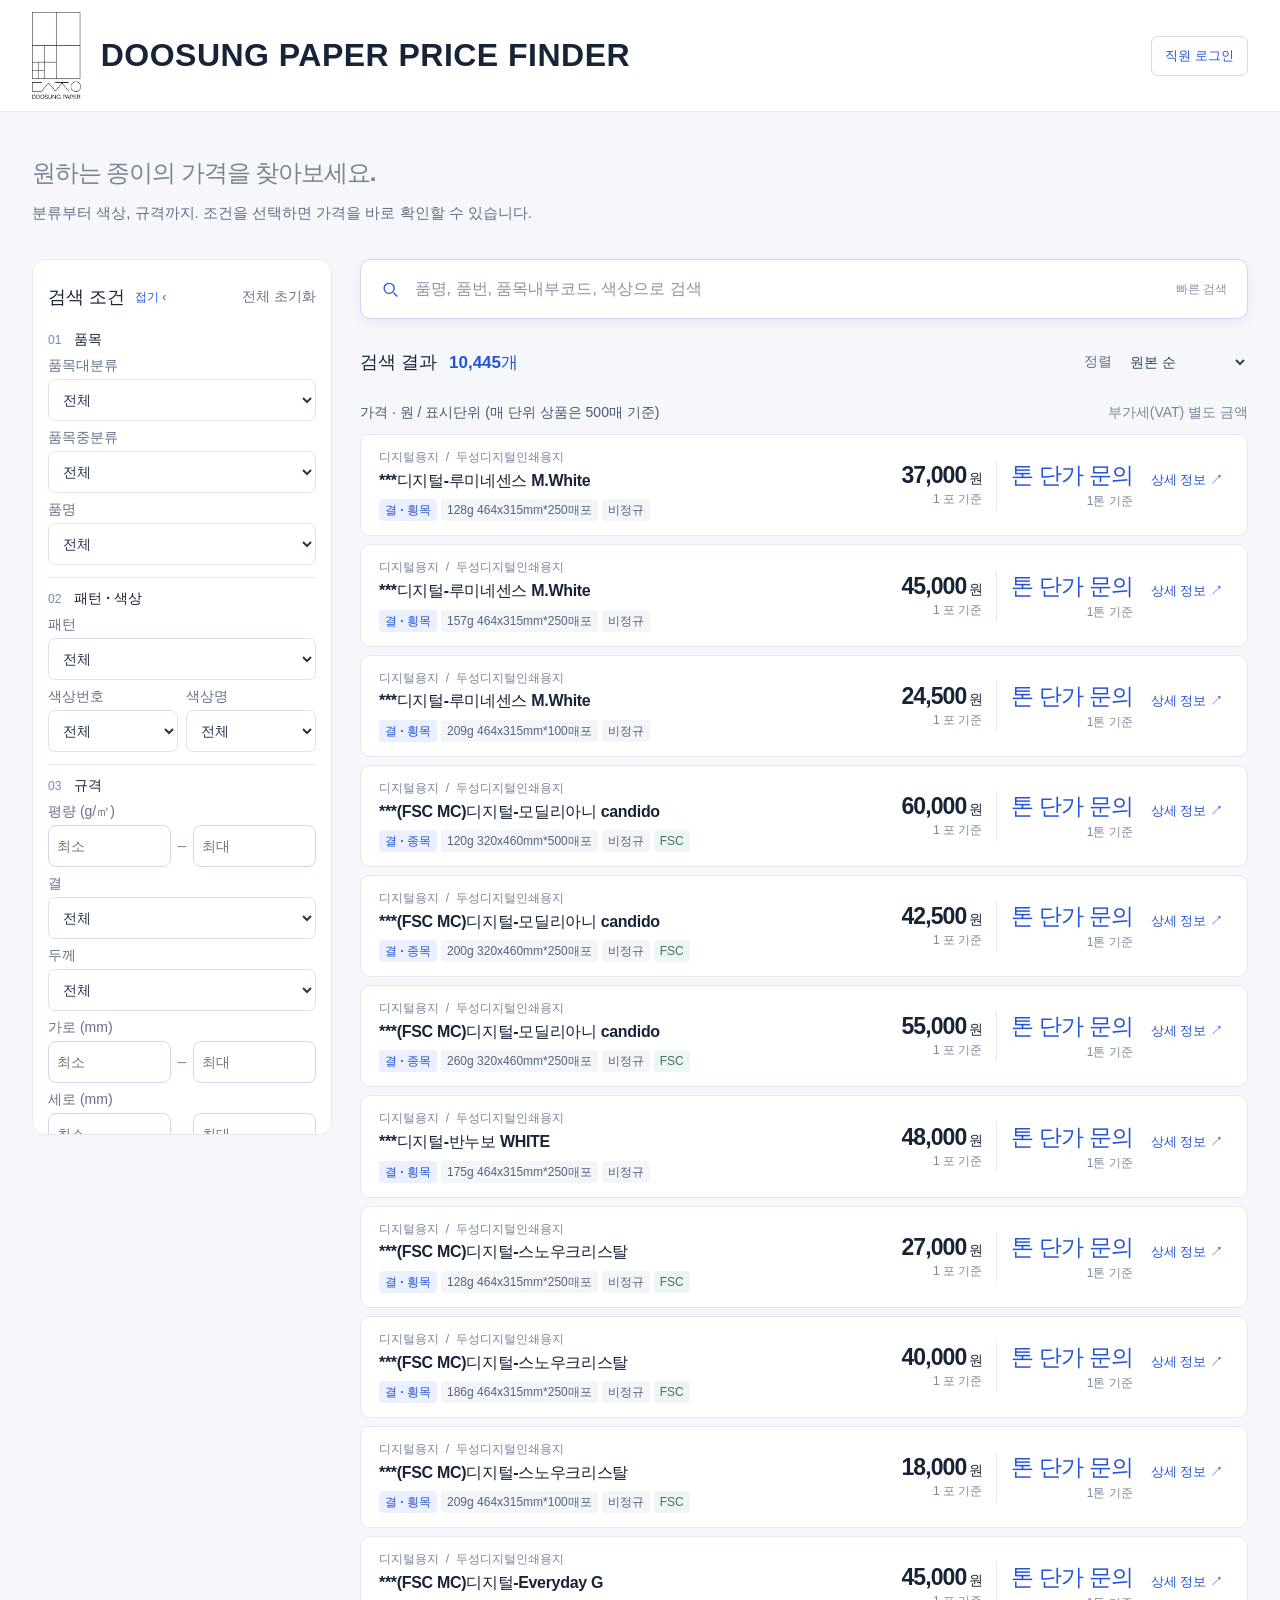
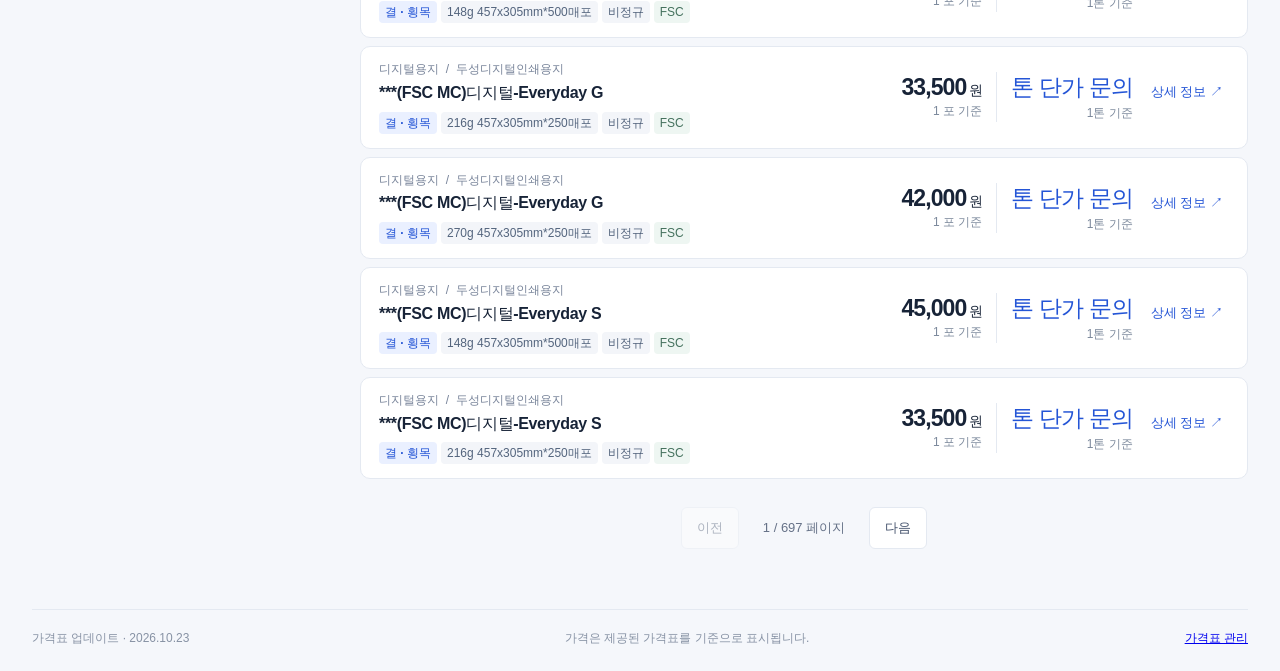
==== commit cda61f38: "Update published catalog from administrator workbook" ====
--- a/docs/index.html
+++ b/docs/index.html
@@ -12,7 +12,7 @@
 <div class="results-bar"><h2>검색 결과 <strong id="count" aria-live="polite">—</strong></h2><label class="sort-label" for="sort">정렬<select id="sort"><option value="original">원본 순</option><option value="middle">품목중분류 순</option><option value="low">낮은 톤 단가 순</option><option value="high">높은 톤 단가 순</option></select></label></div>
 <div id="chips" class="chips" aria-label="선택된 검색 조건"></div><p class="price-note">가격 · 원 / 표시단위 (매 단위 상품은 500매 기준) <span>부가세(VAT) 별도 금액</span></p>
 <div id="list" class="product-list"></div><div class="pagination"><button id="prev" type="button">이전</button><span id="page" aria-live="polite"></span><button id="next" type="button">다음</button></div></section></div>
-<footer><span id="catalog-date">가격표 업데이트 · 2026.10.13</span><span>가격은 제공된 가격표를 기준으로 표시됩니다.</span><a href="admin.html">가격표 관리</a></footer></main>
+<footer><span id="catalog-date">가격표 업데이트 · 2026.10.23</span><span>가격은 제공된 가격표를 기준으로 표시됩니다.</span><a href="admin.html">가격표 관리</a></footer></main>
 <dialog id="detail"><div id="detail-content"></div><button type="button" id="close-detail" class="primary">닫기</button></dialog>
 <!-- GitHub Pages is a read-only deployment; price management remains on the full site. -->
 <!--
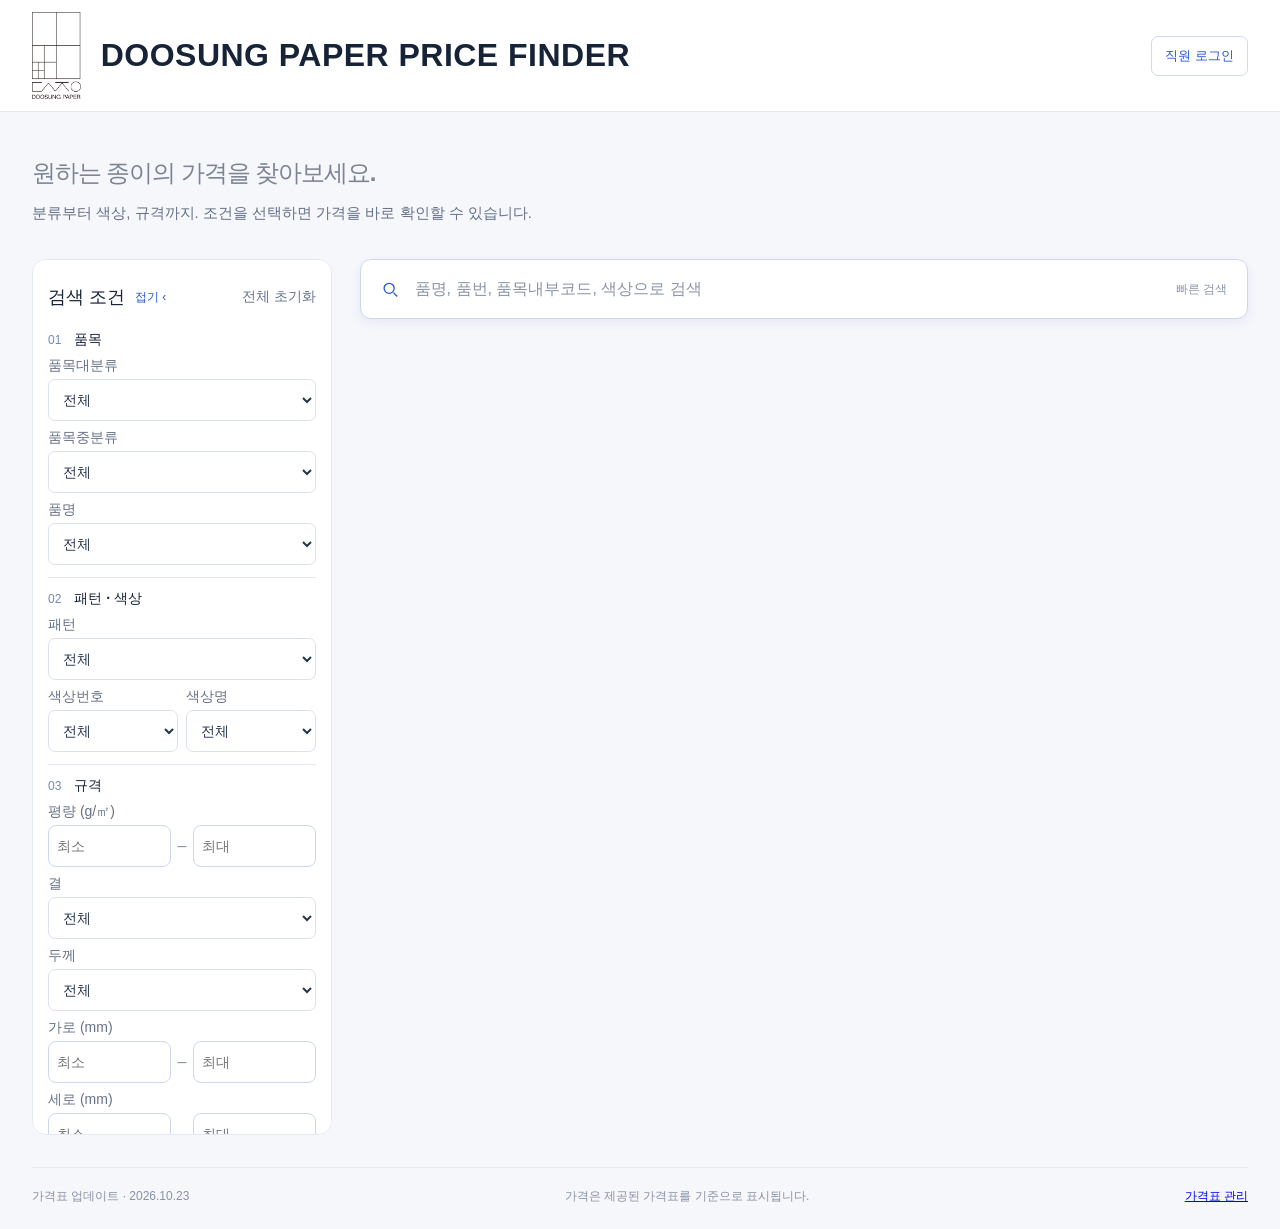
==== commit 2d17d2b9: "Hide catalog results until a search term or filter is entered" ====
--- a/docs/index.html
+++ b/docs/index.html
@@ -1,5 +1,5 @@
 <!doctype html>
-<html lang="ko"><head><meta charset="UTF-8"><meta http-equiv="Content-Security-Policy" content="default-src 'self'; script-src 'self' 'sha256-KqNZEYk2PmJQF088kGLqT73wqJcV731b6hIbrAf2cmw='; style-src 'self' 'unsafe-inline'; img-src 'self' data:; connect-src 'self' https://doosung-staff-quotes.doosungpaper82.chatgpt.site; object-src 'none'; base-uri 'self'; form-action 'none'"><meta name="viewport" content="width=device-width, initial-scale=1"><title>DOOSUNG PAPER PRICE FINDER</title><meta name="description" content="품목분류, 패턴, 색상, 평량과 사이즈로 정규상품의 표준단가를 검색하세요."><link rel="icon" href="favicon.ico?v=ci-20260918-2" type="image/x-icon"><link rel="stylesheet" href="style.css?v=side-filters-20261021"><link rel="stylesheet" href="staff-bridge.css?v=detail-edit-only-20261021"><script>window.PRODUCTS=[];</script><script src="data-0.js" defer></script><script src="data-1.js" defer></script><script src="data-2.js" defer></script><script src="data-3.js" defer></script><script src="data-4.js" defer></script><script src="data-5.js" defer></script><script src="data-6.js" defer></script><script src="data-7.js" defer></script><script src="app.js?v=staff-metadata-20261022" defer></script><script src="staff-bridge.js?v=copy-20261023" defer></script></head>
+<html lang="ko"><head><meta charset="UTF-8"><meta http-equiv="Content-Security-Policy" content="default-src 'self'; script-src 'self' 'sha256-KqNZEYk2PmJQF088kGLqT73wqJcV731b6hIbrAf2cmw='; style-src 'self' 'unsafe-inline'; img-src 'self' data:; connect-src 'self' https://doosung-staff-quotes.doosungpaper82.chatgpt.site; object-src 'none'; base-uri 'self'; form-action 'none'"><meta name="viewport" content="width=device-width, initial-scale=1"><title>DOOSUNG PAPER PRICE FINDER</title><meta name="description" content="품목분류, 패턴, 색상, 평량과 사이즈로 정규상품의 표준단가를 검색하세요."><link rel="icon" href="favicon.ico?v=ci-20260918-2" type="image/x-icon"><link rel="stylesheet" href="style.css?v=side-filters-20261021"><link rel="stylesheet" href="staff-bridge.css?v=detail-edit-only-20261021"><script>window.PRODUCTS=[];</script><script src="data-0.js" defer></script><script src="data-1.js" defer></script><script src="data-2.js" defer></script><script src="data-3.js" defer></script><script src="data-4.js" defer></script><script src="data-5.js" defer></script><script src="data-6.js" defer></script><script src="data-7.js" defer></script><script src="app.js?v=search-start-20261023" defer></script><script src="staff-bridge.js?v=copy-20261023" defer></script></head>
 <body>
 <header><a class="brand" id="home-link" href="./" aria-label="DOOSUNG PAPER PRICE FINDER 처음 화면으로"><img class="brand-ci" src="doosung-ci.png" alt="두성종이 DOOSUNG PAPER"><span class="brand-name">DOOSUNG PAPER PRICE FINDER</span></a><div class="header-access"><div id="staff-account-controls" role="group" aria-label="직원 계정 관리" hidden></div><button type="button" id="staff-login">직원 로그인</button></div></header>
 <div id="staff-controls" hidden></div><p id="staff-toast" role="status" hidden></p><div id="staff-root" hidden></div><main id="public-catalog"><div class="intro"><div><h1>원하는 종이의 가격을 찾아보세요.</h1><p>분류부터 색상, 규격까지. 조건을 선택하면 가격을 바로 확인할 수 있습니다.</p></div><div class="total" hidden><strong id="total">—</strong><span>등록 상품</span></div></div>
@@ -8,7 +8,7 @@
 <div class="filter-section"><h3><span>02</span> 패턴 · 색상</h3><label for="pattern">패턴</label><select id="pattern"></select><div class="pair"><div><label for="code">색상번호</label><select id="code"></select></div><div><label for="color">색상명</label><select id="color"></select></div></div></div>
 <div class="filter-section"><h3><span>03</span> 규격</h3><label for="weight-min">평량 (g/㎡)</label><div class="weight-range"><input id="weight-min" type="number" min="0" step="any" placeholder="최소" aria-label="최소 평량" aria-describedby="weight-error"><span aria-hidden="true">–</span><input id="weight-max" type="number" min="0" step="any" placeholder="최대" aria-label="최대 평량" aria-describedby="weight-error"></div><p id="weight-error" role="status"></p><label for="grain">결</label><select id="grain" aria-label="종이 결"></select><label for="thickness">두께</label><select id="thickness"></select><label for="width-min">가로 (mm)</label><div class="weight-range"><input id="width-min" type="number" min="0" step="any" placeholder="최소" aria-label="최소 가로 (mm)" aria-describedby="width-error"><span aria-hidden="true">–</span><input id="width-max" type="number" min="0" step="any" placeholder="최대" aria-label="최대 가로 (mm)" aria-describedby="width-error"></div><p id="width-error" class="range-error" role="status"></p><label for="height-min">세로 (mm)</label><div class="weight-range"><input id="height-min" type="number" min="0" step="any" placeholder="최소" aria-label="최소 세로 (mm)" aria-describedby="height-error"><span aria-hidden="true">–</span><input id="height-max" type="number" min="0" step="any" placeholder="최대" aria-label="최대 세로 (mm)" aria-describedby="height-error"></div><p id="height-error" class="range-error" role="status"></p></div>
 </details></aside>
-<section class="results" aria-label="가격 검색 결과">
+<section id="search-results" class="results" aria-label="가격 검색 결과" hidden>
 <div class="results-bar"><h2>검색 결과 <strong id="count" aria-live="polite">—</strong></h2><label class="sort-label" for="sort">정렬<select id="sort"><option value="original">원본 순</option><option value="middle">품목중분류 순</option><option value="low">낮은 톤 단가 순</option><option value="high">높은 톤 단가 순</option></select></label></div>
 <div id="chips" class="chips" aria-label="선택된 검색 조건"></div><p class="price-note">가격 · 원 / 표시단위 (매 단위 상품은 500매 기준) <span>부가세(VAT) 별도 금액</span></p>
 <div id="list" class="product-list"></div><div class="pagination"><button id="prev" type="button">이전</button><span id="page" aria-live="polite"></span><button id="next" type="button">다음</button></div></section></div>
